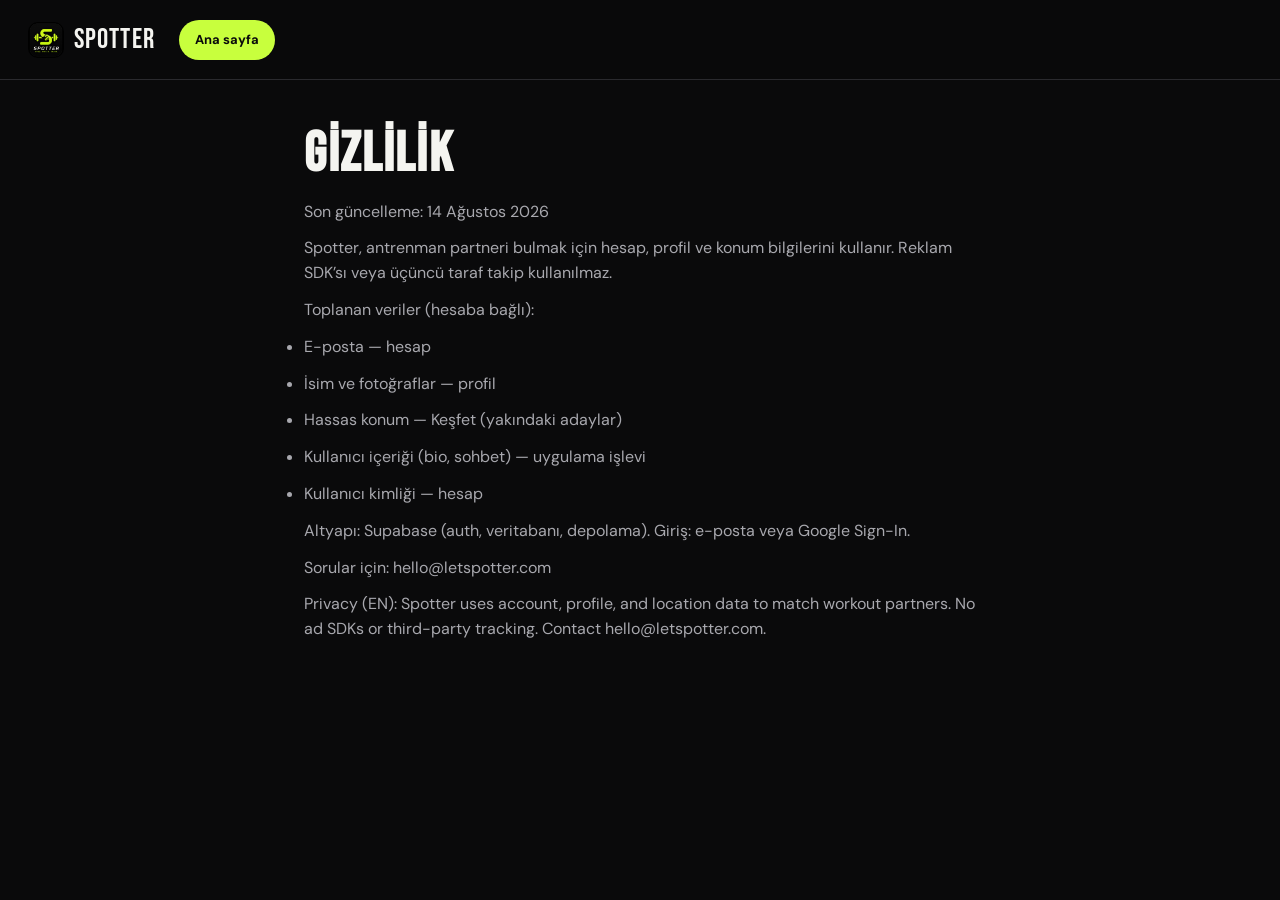
==== privacy.html @ f54e291c "first commit" ====
<!DOCTYPE html>
<html lang="tr">
  <head>
    <meta charset="UTF-8" />
    <meta name="viewport" content="width=device-width, initial-scale=1" />
    <title>Gizlilik — Spotter</title>
    <link rel="icon" href="assets/favicon.png" />
    <link rel="preconnect" href="https://fonts.googleapis.com" />
    <link rel="preconnect" href="https://fonts.gstatic.com" crossorigin />
    <link
      href="https://fonts.googleapis.com/css2?family=Bebas+Neue&family=DM+Sans:wght@400;500;700&display=swap"
      rel="stylesheet"
    />
    <link rel="stylesheet" href="styles.css" />
  </head>
  <body>
    <header class="nav">
      <a class="brand" href="index.html">
        <img src="assets/icon.png" alt="" width="36" height="36" />
        <span>SPOTTER</span>
      </a>
      <a class="btn btn-sm" href="index.html">Ana sayfa</a>
    </header>
    <article class="legal">
      <h1>Gizlilik</h1>
      <p>Son güncelleme: 14 Ağustos 2026</p>
      <p>
        Spotter, antrenman partneri bulmak için hesap, profil ve konum
        bilgilerini kullanır. Reklam SDK’sı veya üçüncü taraf takip
        kullanılmaz.
      </p>
      <p>Toplanan veriler (hesaba bağlı):</p>
      <ul>
        <li>E-posta — hesap</li>
        <li>İsim ve fotoğraflar — profil</li>
        <li>Hassas konum — Keşfet (yakındaki adaylar)</li>
        <li>Kullanıcı içeriği (bio, sohbet) — uygulama işlevi</li>
        <li>Kullanıcı kimliği — hesap</li>
      </ul>
      <p>
        Altyapı: Supabase (auth, veritabanı, depolama). Giriş: e-posta veya
        Google Sign-In.
      </p>
      <p>
        Sorular için: <a href="mailto:hello@letspotter.com">hello@letspotter.com</a>
      </p>
      <p>
        Privacy (EN): Spotter uses account, profile, and location data to
        match workout partners. No ad SDKs or third-party tracking. Contact
        hello@letspotter.com.
      </p>
    </article>
  </body>
</html>
---- styles.css ----
:root {
  --bg: #0a0a0b;
  --elevated: #111113;
  --surface: #161618;
  --border: #2a2a2e;
  --lime: #c8ff3d;
  --lime-dim: #9acc2e;
  --text: #f4f4f0;
  --muted: #a8a8ae;
  --dim: #6e6e76;
  --radius: 22px;
}

* {
  box-sizing: border-box;
  margin: 0;
  padding: 0;
}

html {
  scroll-behavior: smooth;
}

body {
  font-family: "DM Sans", system-ui, sans-serif;
  background: var(--bg);
  color: var(--text);
  line-height: 1.55;
  overflow-x: hidden;
}

a {
  color: inherit;
  text-decoration: none;
}

img {
  max-width: 100%;
  display: block;
}

.glow {
  position: fixed;
  width: 52vw;
  height: 52vw;
  border-radius: 50%;
  filter: blur(80px);
  opacity: 0.14;
  pointer-events: none;
  z-index: 0;
  background: var(--lime);
}

.glow-a {
  top: -18vw;
  left: -10vw;
}

.glow-b {
  bottom: 10vh;
  right: -16vw;
  opacity: 0.08;
}

.nav,
main,
footer {
  position: relative;
  z-index: 1;
}

.nav {
  display: flex;
  align-items: center;
  gap: 24px;
  padding: 18px 28px;
  position: sticky;
  top: 0;
  background: rgba(10, 10, 11, 0.78);
  backdrop-filter: blur(16px);
  border-bottom: 1px solid var(--border);
  z-index: 10;
}

.brand {
  display: flex;
  align-items: center;
  gap: 10px;
  font-family: "Bebas Neue", sans-serif;
  font-size: 28px;
  letter-spacing: 0.04em;
}

.brand img {
  border-radius: 10px;
}

.nav nav {
  display: flex;
  gap: 22px;
  margin-left: auto;
  color: var(--muted);
  font-size: 14px;
  font-weight: 500;
}

.nav nav a:hover {
  color: var(--lime);
}

.nav-end {
  display: flex;
  align-items: center;
  gap: 12px;
}

.lang {
  background: var(--surface);
  color: var(--text);
  border: 1px solid var(--border);
  border-radius: 999px;
  padding: 8px 12px;
  font: inherit;
  font-size: 12px;
  font-weight: 700;
  cursor: pointer;
}

.btn {
  display: inline-flex;
  align-items: center;
  justify-content: center;
  background: var(--lime);
  color: #0a0a0b;
  font-weight: 700;
  border-radius: 999px;
  padding: 14px 22px;
  border: none;
}

.btn-sm {
  padding: 10px 16px;
  font-size: 13px;
}

.btn-ghost {
  background: transparent;
  color: var(--text);
  border: 1px solid var(--border);
}

.hero {
  text-align: center;
  padding: 72px 24px 0;
  max-width: 1100px;
  margin: 0 auto;
}

.eyebrow {
  color: var(--lime);
  font-weight: 700;
  letter-spacing: 0.12em;
  text-transform: uppercase;
  font-size: 12px;
}

h1,
h2,
.feature h2,
.steps h2 {
  font-family: "Bebas Neue", sans-serif;
  letter-spacing: 0.03em;
  line-height: 0.95;
}

h1 {
  font-size: clamp(56px, 10vw, 112px);
  margin: 12px 0 18px;
}

.lede {
  max-width: 560px;
  margin: 0 auto 28px;
  color: var(--muted);
  font-size: 18px;
}

.hero-actions {
  display: flex;
  gap: 12px;
  justify-content: center;
  flex-wrap: wrap;
}

.not-dating {
  margin-top: 16px;
  color: var(--dim);
  font-size: 13px;
}

.phones {
  display: grid;
  grid-template-columns: 1fr 1.15fr 1fr;
  align-items: end;
  gap: 18px;
  margin-top: 56px;
  perspective: 1200px;
}

.phone {
  background: #000;
  border: 8px solid #1a1a1e;
  border-radius: 36px;
  overflow: hidden;
  box-shadow: 0 30px 80px rgba(0, 0, 0, 0.55), 0 0 0 1px #2a2a2e;
}

.phone img {
  width: 100%;
  height: auto;
}

.phone-left {
  transform: rotate(-8deg) translateY(28px);
}

.phone-right {
  transform: rotate(8deg) translateY(28px);
}

.phone-center {
  transform: translateY(-8px);
}

.steps {
  max-width: 1100px;
  margin: 96px auto 0;
  padding: 0 24px;
}

.steps h2,
.faq h2,
.download h2 {
  font-size: 48px;
  margin-bottom: 28px;
}

.step-grid {
  display: grid;
  grid-template-columns: repeat(3, 1fr);
  gap: 16px;
}

.step-grid article {
  background: var(--elevated);
  border: 1px solid var(--border);
  border-radius: var(--radius);
  padding: 28px;
}

.step-grid span {
  color: var(--lime);
  font-family: "Bebas Neue", sans-serif;
  font-size: 28px;
}

.step-grid h3 {
  font-family: "Bebas Neue", sans-serif;
  font-size: 36px;
  margin: 8px 0 10px;
}

.step-grid p,
.feature-copy p,
.faq p {
  color: var(--muted);
}

.features {
  max-width: 1100px;
  margin: 80px auto 0;
  padding: 0 24px;
  display: flex;
  flex-direction: column;
  gap: 88px;
}

.feature {
  display: grid;
  grid-template-columns: 1fr 320px;
  gap: 48px;
  align-items: center;
}

.feature-flip {
  grid-template-columns: 320px 1fr;
}

.feature-flip .feature-copy {
  order: 2;
}

.feature-flip .phone {
  order: 1;
}

.kicker {
  color: var(--lime);
  font-weight: 700;
  text-transform: uppercase;
  letter-spacing: 0.14em;
  font-size: 12px;
}

.feature h2 {
  font-size: clamp(36px, 5vw, 56px);
  margin: 10px 0 14px;
}

.faq {
  max-width: 720px;
  margin: 96px auto 0;
  padding: 0 24px;
}

details {
  border-top: 1px solid var(--border);
  padding: 18px 0;
}

details:last-of-type {
  border-bottom: 1px solid var(--border);
}

summary {
  cursor: pointer;
  font-weight: 700;
  list-style: none;
}

summary::-webkit-details-marker {
  display: none;
}

details p {
  margin-top: 10px;
}

.download {
  text-align: center;
  margin: 96px 24px 0;
  padding: 56px 24px;
  background: var(--elevated);
  border: 1px solid var(--border);
  border-radius: 32px;
  max-width: 1100px;
  margin-left: auto;
  margin-right: auto;
}

.store {
  display: inline-block;
  margin-top: 20px;
  background: var(--lime);
  color: #0a0a0b;
  font-weight: 700;
  padding: 14px 28px;
  border-radius: 999px;
}

footer {
  display: flex;
  gap: 20px;
  justify-content: center;
  flex-wrap: wrap;
  padding: 40px 24px 56px;
  color: var(--dim);
  font-size: 14px;
}

footer a:hover {
  color: var(--lime);
}

.legal {
  max-width: 720px;
  margin: 48px auto 80px;
  padding: 0 24px;
}

.legal h1 {
  font-size: 56px;
}

.legal p,
.legal li {
  color: var(--muted);
  margin: 12px 0;
}

@media (max-width: 860px) {
  .nav nav {
    display: none;
  }

  .phones {
    grid-template-columns: 1fr;
    max-width: 280px;
    margin-left: auto;
    margin-right: auto;
  }

  .phone-left,
  .phone-right {
    display: none;
  }

  .phone-center {
    transform: none;
  }

  .step-grid,
  .feature,
  .feature-flip {
    grid-template-columns: 1fr;
  }

  .feature-flip .feature-copy,
  .feature-flip .phone {
    order: unset;
  }

  .feature .phone {
    max-width: 280px;
    margin: 0 auto;
  }
}
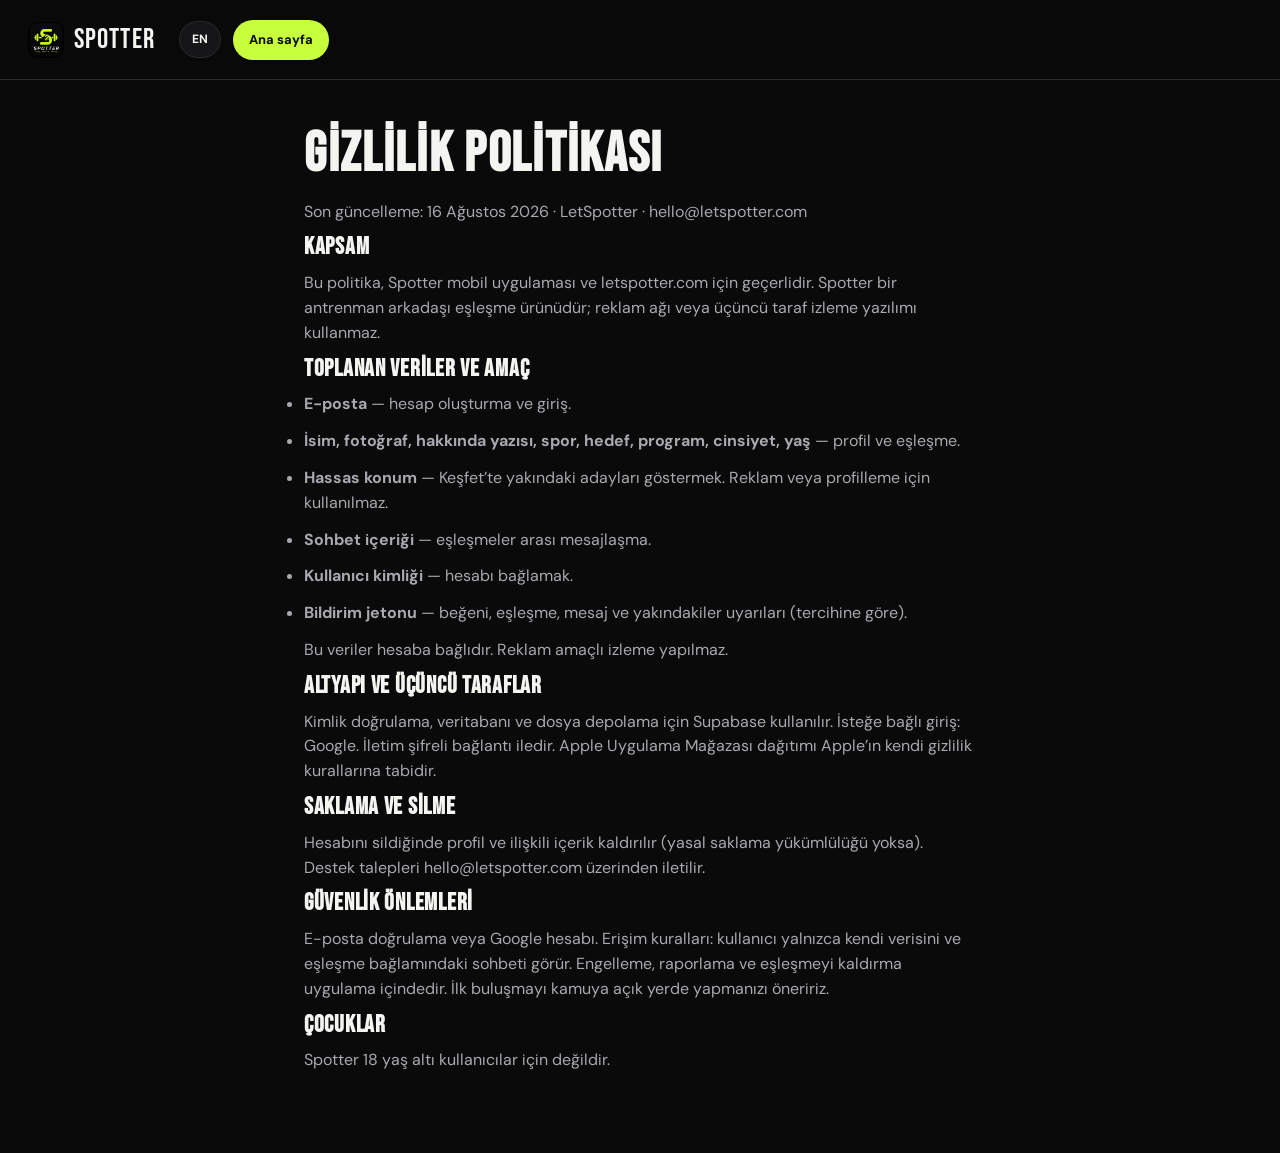
==== commit cffcdf3d: "update" ====
--- a/privacy.html
+++ b/privacy.html
@@ -3,8 +3,48 @@
   <head>
     <meta charset="UTF-8" />
     <meta name="viewport" content="width=device-width, initial-scale=1" />
-    <title>Gizlilik — Spotter</title>
-    <link rel="icon" href="assets/favicon.png" />
+    <title>Spotter Gizlilik Politikası: Toplanan Veriler ve Konum</title>
+    <meta
+      name="description"
+      content="Spotter hangi verileri neden toplar, konumu nasıl kullanır ve reklam takibi yapmaz. Hesap, profil, sohbet, silme hakkı; üçüncü taraf reklam ağı yok."
+    />
+    <link rel="icon" href="assets/favicon.ico" sizes="any" />
+    <link rel="icon" type="image/png" sizes="16x16" href="assets/favicon-16.png" />
+    <link rel="icon" type="image/png" sizes="32x32" href="assets/favicon-32.png" />
+    <link rel="icon" type="image/png" sizes="48x48" href="assets/favicon-48.png" />
+    <link rel="apple-touch-icon" sizes="180x180" href="assets/apple-touch-icon.png" />
+    <link rel="manifest" href="site.webmanifest" />
+    <link rel="canonical" href="https://letspotter.com/privacy" />
+    <meta property="og:type" content="website" />
+    <meta property="og:site_name" content="Spotter" />
+    <meta property="og:locale" content="tr_TR" />
+    <meta property="og:locale:alternate" content="en_US" />
+    <meta property="og:url" content="https://letspotter.com/privacy" />
+    <meta
+      property="og:title"
+      content="Spotter Gizlilik Politikası: Toplanan Veriler ve Konum"
+    />
+    <meta
+      property="og:description"
+      content="Spotter hangi verileri neden toplar, konumu nasıl kullanır ve reklam takibi yapmaz. Hesap, profil, sohbet, silme hakkı; üçüncü taraf reklam ağı yok."
+    />
+    <meta
+      property="og:image"
+      content="https://letspotter.com/assets/icon.png"
+    />
+    <meta name="twitter:card" content="summary" />
+    <meta
+      name="twitter:title"
+      content="Spotter Gizlilik Politikası: Toplanan Veriler ve Konum"
+    />
+    <meta
+      name="twitter:description"
+      content="Spotter hangi verileri neden toplar, konumu nasıl kullanır ve reklam takibi yapmaz. Hesap, profil, sohbet, silme hakkı; üçüncü taraf reklam ağı yok."
+    />
+    <meta
+      name="twitter:image"
+      content="https://letspotter.com/assets/icon.png"
+    />
     <link rel="preconnect" href="https://fonts.googleapis.com" />
     <link rel="preconnect" href="https://fonts.gstatic.com" crossorigin />
     <link
@@ -12,43 +52,140 @@
       rel="stylesheet"
     />
     <link rel="stylesheet" href="styles.css" />
+    <script type="application/ld+json" id="schema-graph">
+      {
+        "@context": "https://schema.org",
+        "@graph": [
+          {
+            "@type": "Organization",
+            "@id": "https://letspotter.com/#org",
+            "name": "LetSpotter",
+            "url": "https://letspotter.com",
+            "email": "hello@letspotter.com",
+            "logo": "https://letspotter.com/assets/icon.png"
+          },
+          {
+            "@type": "WebPage",
+            "@id": "https://letspotter.com/privacy#webpage",
+            "url": "https://letspotter.com/privacy",
+            "name": "Spotter Gizlilik Politikası: Toplanan Veriler ve Konum",
+            "description": "Spotter hangi verileri neden toplar, konumu nasıl kullanır ve reklam takibi yapmaz.",
+            "inLanguage": "tr",
+            "isPartOf": { "@id": "https://letspotter.com/#website" }
+          }
+        ]
+      }
+    </script>
   </head>
   <body>
     <header class="nav">
       <a class="brand" href="index.html">
-        <img src="assets/icon.png" alt="" width="36" height="36" />
+        <img src="assets/icon.png" alt="Spotter" width="36" height="36" />
         <span>SPOTTER</span>
       </a>
-      <a class="btn btn-sm" href="index.html">Ana sayfa</a>
+      <div class="nav-end">
+        <button class="lang" type="button" id="lang-toggle" data-i-aria="lang.aria" aria-label="Dil">
+          EN
+        </button>
+        <a class="btn btn-sm" href="index.html" data-i="footer.home">Ana sayfa</a>
+      </div>
     </header>
-    <article class="legal">
-      <h1>Gizlilik</h1>
-      <p>Son güncelleme: 14 Ağustos 2026</p>
+
+    <article class="legal" data-lang="tr">
+      <h1>Gizlilik politikası</h1>
+      <p>Son güncelleme: 16 Ağustos 2026 · LetSpotter · hello@letspotter.com</p>
+
+      <h2>Kapsam</h2>
       <p>
-        Spotter, antrenman partneri bulmak için hesap, profil ve konum
-        bilgilerini kullanır. Reklam SDK’sı veya üçüncü taraf takip
-        kullanılmaz.
+        Bu politika, Spotter mobil uygulaması ve letspotter.com için geçerlidir.
+        Spotter bir antrenman arkadaşı eşleşme ürünüdür; reklam ağı veya üçüncü
+        taraf izleme yazılımı kullanmaz.
       </p>
-      <p>Toplanan veriler (hesaba bağlı):</p>
+
+      <h2>Toplanan veriler ve amaç</h2>
       <ul>
-        <li>E-posta — hesap</li>
-        <li>İsim ve fotoğraflar — profil</li>
-        <li>Hassas konum — Keşfet (yakındaki adaylar)</li>
-        <li>Kullanıcı içeriği (bio, sohbet) — uygulama işlevi</li>
-        <li>Kullanıcı kimliği — hesap</li>
+        <li><strong>E-posta</strong> — hesap oluşturma ve giriş.</li>
+        <li><strong>İsim, fotoğraf, hakkında yazısı, spor, hedef, program, cinsiyet, yaş</strong> — profil ve eşleşme.</li>
+        <li><strong>Hassas konum</strong> — Keşfet’te yakındaki adayları göstermek. Reklam veya profilleme için kullanılmaz.</li>
+        <li><strong>Sohbet içeriği</strong> — eşleşmeler arası mesajlaşma.</li>
+        <li><strong>Kullanıcı kimliği</strong> — hesabı bağlamak.</li>
+        <li><strong>Bildirim jetonu</strong> — beğeni, eşleşme, mesaj ve yakındakiler uyarıları (tercihine göre).</li>
       </ul>
+      <p>Bu veriler hesaba bağlıdır. Reklam amaçlı izleme yapılmaz.</p>
+
+      <h2>Altyapı ve üçüncü taraflar</h2>
       <p>
-        Altyapı: Supabase (auth, veritabanı, depolama). Giriş: e-posta veya
-        Google Sign-In.
+        Kimlik doğrulama, veritabanı ve dosya depolama için Supabase kullanılır.
+        İsteğe bağlı giriş: Google. İletim şifreli bağlantı iledir. Apple
+        Uygulama Mağazası dağıtımı Apple’ın kendi gizlilik kurallarına tabidir.
       </p>
+
+      <h2>Saklama ve silme</h2>
       <p>
-        Sorular için: <a href="mailto:hello@letspotter.com">hello@letspotter.com</a>
+        Hesabını sildiğinde profil ve ilişkili içerik kaldırılır (yasal saklama
+        yükümlülüğü yoksa). Destek talepleri hello@letspotter.com üzerinden
+        iletilir.
       </p>
+
+      <h2>Güvenlik önlemleri</h2>
       <p>
-        Privacy (EN): Spotter uses account, profile, and location data to
-        match workout partners. No ad SDKs or third-party tracking. Contact
+        E-posta doğrulama veya Google hesabı. Erişim kuralları: kullanıcı
+        yalnızca kendi verisini ve eşleşme bağlamındaki sohbeti görür.
+        Engelleme, raporlama ve eşleşmeyi kaldırma uygulama içindedir. İlk
+        buluşmayı kamuya açık yerde yapmanızı öneririz.
+      </p>
+
+      <h2>Çocuklar</h2>
+      <p>Spotter 18 yaş altı kullanıcılar için değildir.</p>
+    </article>
+
+    <article class="legal" data-lang="en" hidden>
+      <h1>Privacy policy</h1>
+      <p>Last updated: 16 August 2026 · LetSpotter · hello@letspotter.com</p>
+
+      <h2>Scope</h2>
+      <p>
+        This policy covers the Spotter mobile app and letspotter.com. Spotter
+        is a workout-partner matching product. It does not use ad networks or
+        third-party tracking software.
+      </p>
+
+      <h2>Data we collect and why</h2>
+      <ul>
+        <li><strong>Email</strong> — account and sign-in.</li>
+        <li><strong>Name, photos, about text, sports, goals, schedule, gender, age</strong> — profile and matching.</li>
+        <li><strong>Precise location</strong> — to show nearby people in Discover. Not used for ads or profiling.</li>
+        <li><strong>Chat content</strong> — messages between matches.</li>
+        <li><strong>User ID</strong> — to attach the account.</li>
+        <li><strong>Notification token</strong> — like, match, message, and nearby alerts (per your preferences).</li>
+      </ul>
+      <p>This data is linked to the account. There is no advertising tracking.</p>
+
+      <h2>Infrastructure and third parties</h2>
+      <p>
+        Authentication, database, and file storage use Supabase. Optional
+        sign-in: Google. Transit is encrypted. App Store distribution follows
+        Apple’s privacy rules.
+      </p>
+
+      <h2>Retention and deletion</h2>
+      <p>
+        When you delete your account, the profile and related content are
+        removed unless we must keep records by law. Support:
         hello@letspotter.com.
       </p>
+
+      <h2>Safety</h2>
+      <p>
+        Email verification or a Google account. Access rules: you only see
+        your own data and chat in a match. Block, report, and unmatch are in
+        the app. We suggest public places for the first meetup.
+      </p>
+
+      <h2>Children</h2>
+      <p>Spotter is not for users under 18.</p>
     </article>
+
+    <script src="i18n.js"></script>
   </body>
 </html>
--- a/styles.css
+++ b/styles.css
@@ -178,11 +178,26 @@
   margin: 12px 0 18px;
 }
 
-.lede {
-  max-width: 560px;
-  margin: 0 auto 28px;
+.lede-more {
+  margin-top: -12px;
+  font-size: 16px;
+}
+
+.story {
+  max-width: 720px;
+  margin: 96px auto 0;
+  padding: 0 24px;
+}
+
+.story h2 {
+  font-size: 48px;
+  margin-bottom: 20px;
+}
+
+.story p {
   color: var(--muted);
-  font-size: 18px;
+  margin-bottom: 16px;
+  font-size: 17px;
 }
 
 .hero-actions {
@@ -190,6 +205,7 @@
   gap: 12px;
   justify-content: center;
   flex-wrap: wrap;
+  margin-top: 1rem;
 }
 
 .not-dating {
@@ -238,11 +254,79 @@
   padding: 0 24px;
 }
 
+.story h2,
 .steps h2,
+.problem h2,
+.journey h2,
+.sports h2,
+.trust h2,
 .faq h2,
 .download h2 {
   font-size: 48px;
+  margin-bottom: 16px;
+}
+
+.section-lede {
+  color: var(--muted);
+  max-width: 640px;
   margin-bottom: 28px;
+}
+
+.problem,
+.journey,
+.sports,
+.trust {
+  max-width: 1100px;
+  margin: 96px auto 0;
+  padding: 0 24px;
+}
+
+.card-grid,
+.journey-grid,
+.sport-grid {
+  display: grid;
+  gap: 16px;
+}
+
+.card-grid,
+.journey-grid {
+  grid-template-columns: repeat(3, 1fr);
+}
+
+.sport-grid {
+  grid-template-columns: repeat(3, 1fr);
+}
+
+.card-grid article,
+.journey-grid article,
+.sport-grid article {
+  background: var(--elevated);
+  border: 1px solid var(--border);
+  border-radius: var(--radius);
+  padding: 28px;
+}
+
+.card-grid h3,
+.journey-grid h3,
+.sport-grid h3 {
+  font-family: "Bebas Neue", sans-serif;
+  font-size: 28px;
+  margin-bottom: 10px;
+  letter-spacing: 0.02em;
+}
+
+.card-grid p,
+.journey-grid p,
+.sport-grid p {
+  color: var(--muted);
+}
+
+.text-link {
+  display: inline-block;
+  margin-top: 14px;
+  color: var(--lime);
+  font-weight: 700;
+  font-size: 14px;
 }
 
 .step-grid {
@@ -420,6 +504,9 @@
   }
 
   .step-grid,
+  .card-grid,
+  .journey-grid,
+  .sport-grid,
   .feature,
   .feature-flip {
     grid-template-columns: 1fr;
@@ -434,4 +521,4 @@
     max-width: 280px;
     margin: 0 auto;
   }
-}
+}
